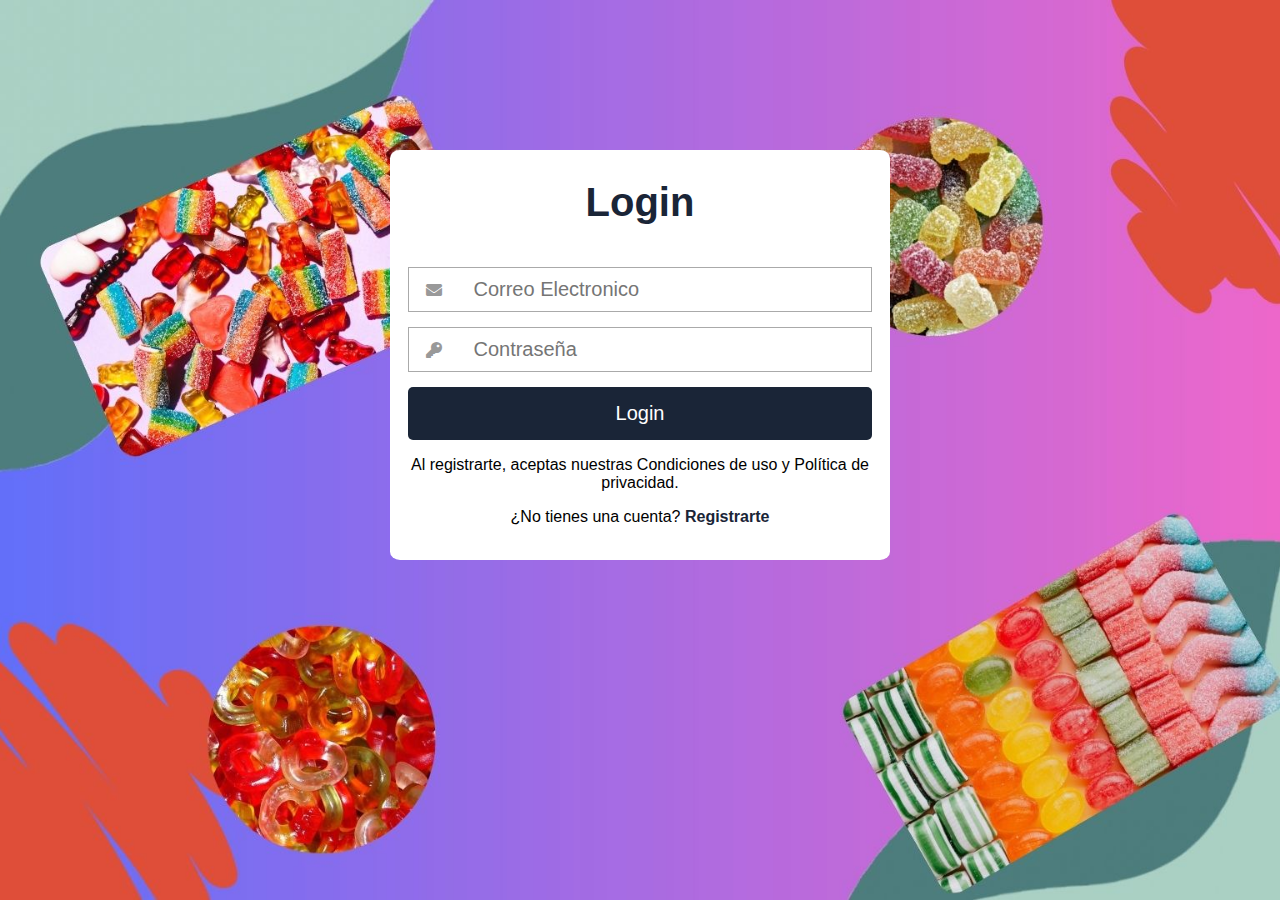
==== index.acceso.html @ 1cdebed9 "first commit" ====
<!DOCTYPE html>
<html lang="es">
<head>
	<meta charset="UTF-8">
	<title> Acesso| Sweetie Day</title>
	<meta name="viewport" content="width=device-width, user-scalable=yes, initial-scale=1.0, maximum-scale=3.0, minimum-scale=1.0">
 <link rel="stylesheet" href="https://use.fontawesome.com/releases/v5.6.3/css/all.css" >
	<link rel="stylesheet" href="css/master.css">


</head>
<body>
    <form class="formulario">

    <h1>Login</h1>
     <div class="contenedor">



         <div class="input-contenedor">
         <i class="fas fa-envelope icon"></i>
         <input type="text" placeholder="Correo Electronico">

         </div>

         <div class="input-contenedor">
        <i class="fas fa-key icon"></i>
         <input type="password" placeholder="Contraseña">

         </div>
         <input type="submit" value="Login" class="button">
         <p>Al registrarte, aceptas nuestras Condiciones de uso y Política de privacidad.</p>
         <p>¿No tienes una cuenta? <a class="link" href="index.registro.html">Registrarte </a></p>
     </div>
    </form>
</body>
</html>
---- css/master.css ----
/* SESION */
body {
    font-family: Arial, Helvetica, sans-serif;
    margin: 0;
    background: url(../img/pics/Fondo.jpg) no-repeat center top;
    background-size: cover;
    background-attachment: fixed;
}
* {
    box-sizing: border-box;
}
.contenedor{
    width: 100%;
    padding: 15px;
}
.formulario{
    background: #fff;
    margin-top: 150px;
    padding: 3px;
}
h1{
    text-align: center;
    color: #1a2537;
    font-size: 40px;
}
input[type="text"],
input[type="password"]{
    font-size: 20px;
    width: 82%;
    padding: 10px;
    border: none;
}
.input-contenedor{
    margin-bottom: 15px;
    border: 1px solid #aaa;
}
.icon{
    min-width: 50px;
    text-align: center;
    color: #999;
}
.button{
    border: none;
    width: 100%;
    color: white;
    font-size: 20px;
    background:  #1a2537;
    padding: 15px 20px;
    border-radius: 5px;
    cursor: pointer;
}
.button:hover{
    background: cadetblue;
}
p{
    text-align: center;
}
.link{
    text-decoration: none;
      color: #1a2537;
    font-weight: 600;
}
.link:hover{
     color: cadetblue;
}
@media(min-width:768px)
{
    .formulario{
        margin: auto;
        width: 500px;
        margin-top: 150px;
        border-radius: 2%;
    }
}
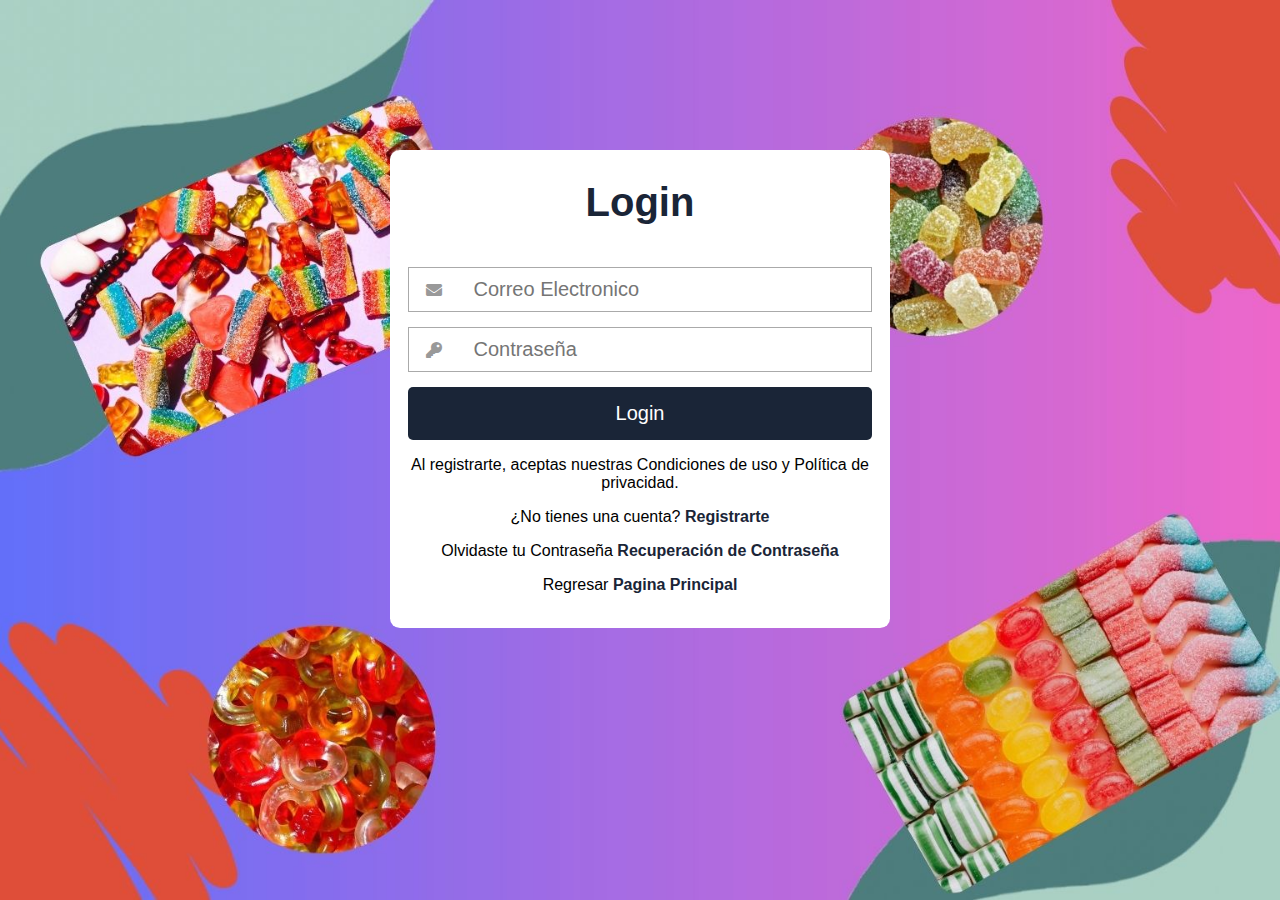
==== commit b1f5942f: "Agregue un cambio, con el creador de la pagina" ====
--- a/index.acceso.html
+++ b/index.acceso.html
@@ -31,6 +31,8 @@
          <input type="submit" value="Login" class="button">
          <p>Al registrarte, aceptas nuestras Condiciones de uso y Política de privacidad.</p>
          <p>¿No tienes una cuenta? <a class="link" href="index.registro.html">Registrarte </a></p>
+				 <p>Olvidaste tu Contraseña <a class="link" href="index.recuperacion.html">Recuperación de Contraseña</a></p>
+				 <p>Regresar <a class="link" href="index.html">Pagina Principal</a></p>
      </div>
     </form>
 </body>
